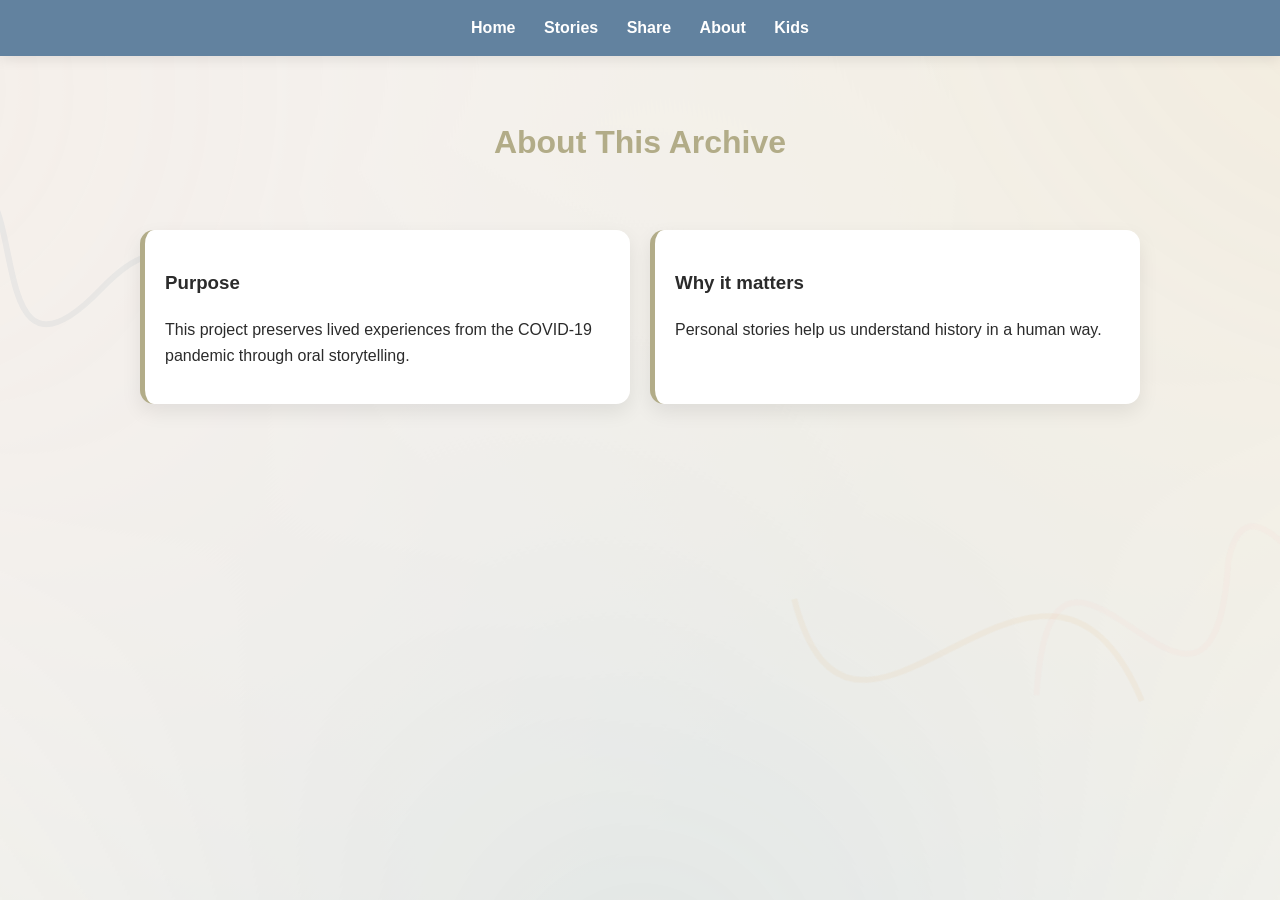
==== about.html @ 1dccbf72 "Update about.html" ====
<!DOCTYPE html>
<html>
<head>
  <title>About</title>
  <link rel="stylesheet" href="styles.css">
</head>
<body>
  <svg class="squiggle one" viewBox="0 0 200 200">
  <path d="M10,100 C40,10 60,190 100,100 C140,10 160,190 190,100"
        stroke="#62829F"
        stroke-width="3"
        fill="none"/>
</svg>

<svg class="squiggle two" viewBox="0 0 200 200">
  <path d="M10,120 C50,0 80,200 120,80 C150,20 170,180 190,90"
        stroke="#F4C2C2"
        stroke-width="3"
        fill="none"/>
</svg>

<svg class="squiggle three" viewBox="0 0 200 200">
  <path d="M10,90 C60,200 120,0 190,110"
        stroke="#E1A95F"
        stroke-width="3"
        fill="none"/>
</svg>
  
  <div class="shape one"></div>
  <div class="shape two"></div>
  <div class="shape three"></div>

<nav>
  <a href="index.html">Home</a>
  <a href="stories.html">Stories</a>
  <a href="share.html">Share</a>
  <a href="about.html">About</a>
  <a href="kids.html">Kids</a>
</nav>

<header>
  <h1>About This Archive</h1>
</header>

<div class="grid">
  <div class="card">
    <h3>Purpose</h3>
    <p>This project preserves lived experiences from the COVID-19 pandemic through oral storytelling.</p>
  </div>

  <div class="card">
    <h3>Why it matters</h3>
    <p>Personal stories help us understand history in a human way.</p>
  </div>
</div>

</body>
</html>
---- styles.css ----
:root {
  --sage: #B2AC88;
  --blue: #62829F;
  --rose: #F4C2C2;
  --ochre: #E1A95F;
  --white: #F5F5F0;
  --text: #2b2b2b;
}

body {
  margin: 0;
  font-family: Arial, sans-serif;
  background: var(--white);
  color: var(--text);
  line-height: 1.6;
}

/* NAV */
nav {
  background: var(--blue);
  padding: 15px;
  text-align: center;
  box-shadow: 0 4px 12px rgba(0,0,0,0.08);
}

nav a {
  color: white;
  margin: 0 12px;
  text-decoration: none;
  font-weight: bold;
}

nav a:hover {
  color: var(--rose);
}

/* HEADER */
header {
  text-align: center;
  padding: 40px 20px 10px;
}

h1 {
  color: var(--sage);
}

/* LINKS */
a {
  color: var(--blue);
}

/* GRID */
.grid {
  display: grid;
  grid-template-columns: repeat(auto-fit, minmax(280px, 1fr));
  gap: 20px;
  max-width: 1000px;
  margin: 30px auto;
  padding: 0 20px;
}

/* CARDS */
.card {
  background: white;
  border-radius: 14px;
  padding: 20px;
  box-shadow: 0 8px 20px rgba(0,0,0,0.08);
  border-left: 5px solid var(--sage);
  transition: transform 0.25s ease, box-shadow 0.25s ease;
}

.card:hover {
  transform: translateY(-8px);
  box-shadow: 0 12px 25px rgba(0,0,0,0.12);
}

/* TAGS */
.tag {
  display: inline-block;
  margin-top: 10px;
  padding: 5px 10px;
  background: var(--ochre);
  color: white;
  border-radius: 6px;
  font-size: 12px;
}

/* BUTTON STYLE (for Google Form etc.) */
.button {
  display: inline-block;
  padding: 12px 18px;
  background: var(--sage);
  color: white;
  text-decoration: none;
  border-radius: 8px;
  font-weight: bold;
}

.button:hover {
  background: var(--blue);
}

/* FADE IN */
body {
  animation: fadeIn 0.8s ease-in;
}

@keyframes fadeIn {
  from { opacity: 0; transform: translateY(10px); }
  to { opacity: 1; transform: translateY(0); }
}

/* SOFT BACKGROUND DEPTH */
body::before {
  content: "";
  position: fixed;
  top: -50%;
  left: -50%;
  width: 200%;
  height: 200%;
  background:
    radial-gradient(circle at 20% 30%, var(--rose), transparent 45%),
    radial-gradient(circle at 80% 20%, var(--ochre), transparent 45%),
    radial-gradient(circle at 50% 80%, var(--blue), transparent 45%);
  opacity: 0.12;
  animation: floatBg 18s ease-in-out infinite;
  z-index: -1;
}

@keyframes floatBg {
  0% { transform: translate(0,0); }
  50% { transform: translate(20px, -20px); }
  100% { transform: translate(0,0); }
}

body {
  position: relative;
  overflow-x: hidden;
}

/* soft squiggle layer */
.squiggle {
  position: fixed;
  width: 400px;
  height: 400px;
  opacity: 0.08;
  z-index: -1;
  animation: floatSquiggle 20s ease-in-out infinite;
}

/* individual squiggles */
.squiggle.one {
  top: 10%;
  left: -100px;
  transform: rotate(20deg);
}

.squiggle.two {
  bottom: 10%;
  right: -120px;
  transform: rotate(-15deg);
  animation-duration: 25s;
}

.squiggle.three {
  top: 50%;
  left: 60%;
  transform: rotate(10deg);
  animation-duration: 30s;
}

@keyframes floatSquiggle {
  0% { transform: translateY(0px) rotate(0deg); }
  50% { transform: translateY(-20px) rotate(5deg); }
  100% { transform: translateY(0px) rotate(0deg); }
}
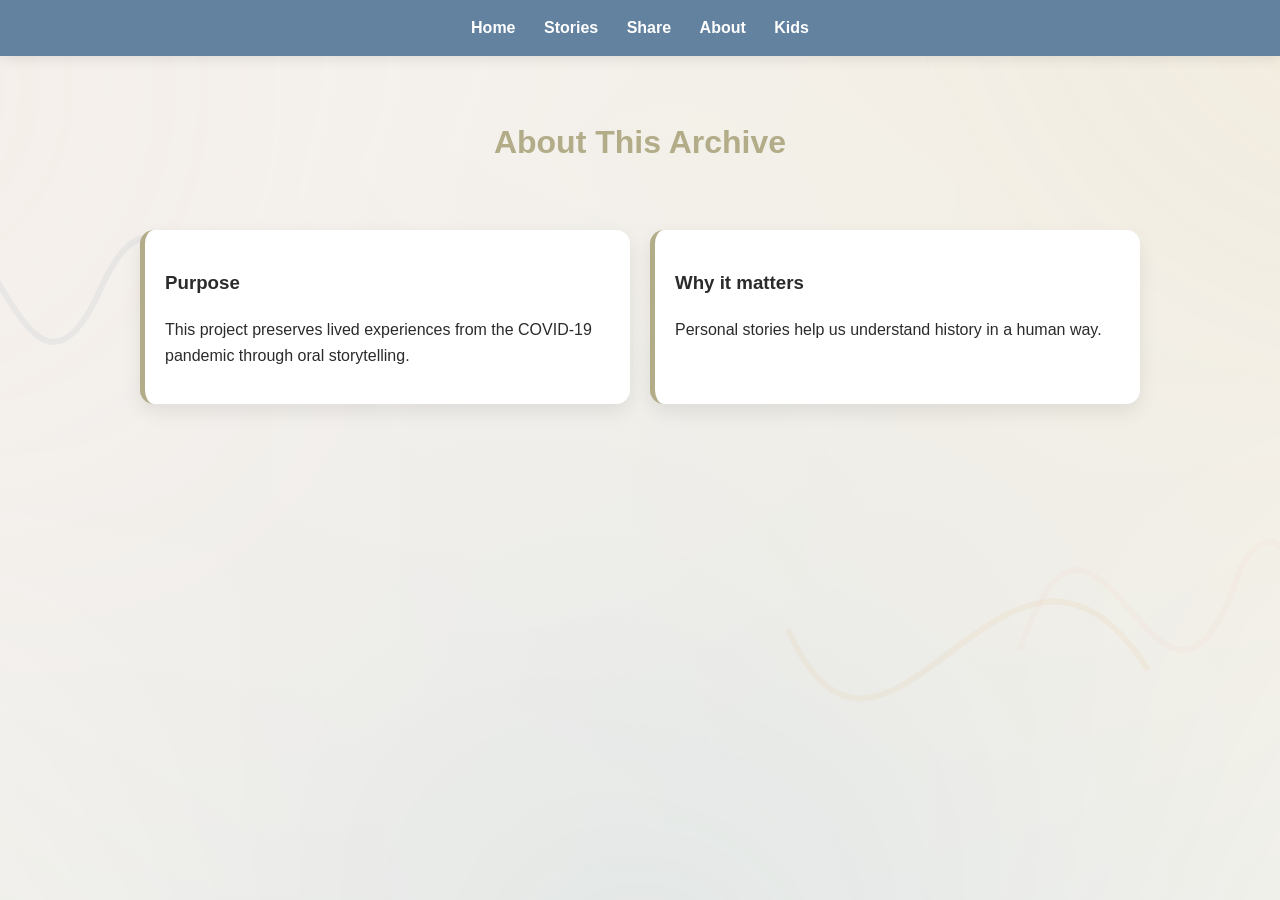
==== commit 1275dd87: "Update about.html" ====
--- a/about.html
+++ b/about.html
@@ -4,8 +4,11 @@
   <title>About</title>
   <link rel="stylesheet" href="styles.css">
 </head>
+
 <body>
-  <svg class="squiggle one" viewBox="0 0 200 200">
+
+<!-- SVG SQUIGGLES -->
+<svg class="squiggle one" viewBox="0 0 200 200">
   <path d="M10,100 C40,10 60,190 100,100 C140,10 160,190 190,100"
         stroke="#62829F"
         stroke-width="3"
@@ -25,11 +28,8 @@
         stroke-width="3"
         fill="none"/>
 </svg>
-  
-  <div class="shape one"></div>
-  <div class="shape two"></div>
-  <div class="shape three"></div>
 
+<!-- NAV -->
 <nav>
   <a href="index.html">Home</a>
   <a href="stories.html">Stories</a>
@@ -38,10 +38,12 @@
   <a href="kids.html">Kids</a>
 </nav>
 
+<!-- HEADER -->
 <header>
   <h1>About This Archive</h1>
 </header>
 
+<!-- CONTENT -->
 <div class="grid">
   <div class="card">
     <h3>Purpose</h3>
@@ -54,5 +56,25 @@
   </div>
 </div>
 
+<!-- PAGE TRANSITION SCRIPT (FIXED LOCATION) -->
+<script>
+document.addEventListener("DOMContentLoaded", () => {
+  document.body.classList.remove("fade-out");
+
+  document.querySelectorAll("a").forEach(link => {
+    if (link.href && link.href.startsWith(window.location.origin)) {
+      link.addEventListener("click", function (e) {
+        e.preventDefault();
+        document.body.classList.add("fade-out");
+
+        setTimeout(() => {
+          window.location = this.href;
+        }, 300);
+      });
+    }
+  });
+});
+</script>
+
 </body>
 </html>
--- a/styles.css
+++ b/styles.css
@@ -7,15 +7,34 @@
   --text: #2b2b2b;
 }
 
+/* =========================
+   BASE
+========================= */
+
 body {
   margin: 0;
   font-family: Arial, sans-serif;
   background: var(--white);
   color: var(--text);
   line-height: 1.6;
-}
-
-/* NAV */
+
+  position: relative;
+  overflow-x: hidden;
+
+  animation: fadeIn 0.8s ease-in;
+  opacity: 1;
+  transition: opacity 0.35s ease;
+}
+
+@keyframes fadeIn {
+  from { opacity: 0; transform: translateY(10px); }
+  to { opacity: 1; transform: translateY(0); }
+}
+
+/* =========================
+   NAVIGATION
+========================= */
+
 nav {
   background: var(--blue);
   padding: 15px;
@@ -34,7 +53,10 @@
   color: var(--rose);
 }
 
-/* HEADER */
+/* =========================
+   HEADER
+========================= */
+
 header {
   text-align: center;
   padding: 40px 20px 10px;
@@ -44,12 +66,18 @@
   color: var(--sage);
 }
 
-/* LINKS */
+/* =========================
+   LINKS
+========================= */
+
 a {
   color: var(--blue);
 }
 
-/* GRID */
+/* =========================
+   GRID + CARDS (STORIES)
+========================= */
+
 .grid {
   display: grid;
   grid-template-columns: repeat(auto-fit, minmax(280px, 1fr));
@@ -59,7 +87,6 @@
   padding: 0 20px;
 }
 
-/* CARDS */
 .card {
   background: white;
   border-radius: 14px;
@@ -74,7 +101,10 @@
   box-shadow: 0 12px 25px rgba(0,0,0,0.12);
 }
 
-/* TAGS */
+/* =========================
+   TAGS
+========================= */
+
 .tag {
   display: inline-block;
   margin-top: 10px;
@@ -85,7 +115,10 @@
   font-size: 12px;
 }
 
-/* BUTTON STYLE (for Google Form etc.) */
+/* =========================
+   BUTTONS
+========================= */
+
 .button {
   display: inline-block;
   padding: 12px 18px;
@@ -100,17 +133,10 @@
   background: var(--blue);
 }
 
-/* FADE IN */
-body {
-  animation: fadeIn 0.8s ease-in;
-}
-
-@keyframes fadeIn {
-  from { opacity: 0; transform: translateY(10px); }
-  to { opacity: 1; transform: translateY(0); }
-}
-
-/* SOFT BACKGROUND DEPTH */
+/* =========================
+   BACKGROUND (SOFT GRADIENT)
+========================= */
+
 body::before {
   content: "";
   position: fixed;
@@ -133,12 +159,10 @@
   100% { transform: translate(0,0); }
 }
 
-body {
-  position: relative;
-  overflow-x: hidden;
-}
-
-/* soft squiggle layer */
+/* =========================
+   SQUIGGLES
+========================= */
+
 .squiggle {
   position: fixed;
   width: 400px;
@@ -148,29 +172,107 @@
   animation: floatSquiggle 20s ease-in-out infinite;
 }
 
-/* individual squiggles */
 .squiggle.one {
   top: 10%;
   left: -100px;
-  transform: rotate(20deg);
 }
 
 .squiggle.two {
   bottom: 10%;
   right: -120px;
-  transform: rotate(-15deg);
   animation-duration: 25s;
 }
 
 .squiggle.three {
   top: 50%;
   left: 60%;
-  transform: rotate(10deg);
   animation-duration: 30s;
 }
 
 @keyframes floatSquiggle {
-  0% { transform: translateY(0px) rotate(0deg); }
-  50% { transform: translateY(-20px) rotate(5deg); }
-  100% { transform: translateY(0px) rotate(0deg); }
-}
+  0% { transform: translateY(0px); }
+  50% { transform: translateY(-20px); }
+  100% { transform: translateY(0px); }
+}
+
+/* =========================
+   PAGE FADE TRANSITION
+========================= */
+
+body.fade-out {
+  opacity: 0;
+}
+
+/* =========================
+   STATS SECTION
+========================= */
+
+.stats {
+  display: grid;
+  grid-template-columns: repeat(auto-fit, minmax(250px, 1fr));
+  gap: 20px;
+  max-width: 1000px;
+  margin: 50px auto;
+  padding: 0 20px;
+}
+
+.stat-card {
+  background: rgba(255, 255, 255, 0.9);
+  border-left: 6px solid var(--rose);
+  padding: 25px;
+  border-radius: 14px;
+  box-shadow: 0 10px 25px rgba(0,0,0,0.1);
+  transition: transform 0.3s ease;
+  opacity: 0;
+  animation: popIn 0.8s ease forwards;
+}
+
+.stat-card:hover {
+  transform: translateY(-8px) scale(1.02);
+}
+
+.stat-card h2 {
+  font-size: 32px;
+  margin: 0;
+  color: var(--blue);
+}
+
+.stat-card p {
+  margin-top: 8px;
+  font-size: 16px;
+  color: var(--text);
+}
+
+.stat-card:nth-child(1) { animation-delay: 0.1s; }
+.stat-card:nth-child(2) { animation-delay: 0.3s; }
+.stat-card:nth-child(3) { animation-delay: 0.5s; }
+
+@keyframes popIn {
+  from { opacity: 0; transform: translateY(20px); }
+  to { opacity: 1; transform: translateY(0); }
+}
+
+/* =========================
+   MEMORY WALL
+========================= */
+
+.memory-wall {
+  display: grid;
+  gap: 15px;
+  max-width: 800px;
+  margin: 60px auto;
+  padding: 0 20px;
+}
+
+.memory {
+  background: rgba(255,255,255,0.85);
+  border-left: 5px solid var(--blue);
+  padding: 20px;
+  border-radius: 12px;
+  font-style: italic;
+  transition: transform 0.3s ease;
+}
+
+.memory:hover {
+  transform: translateY(-5px);
+}
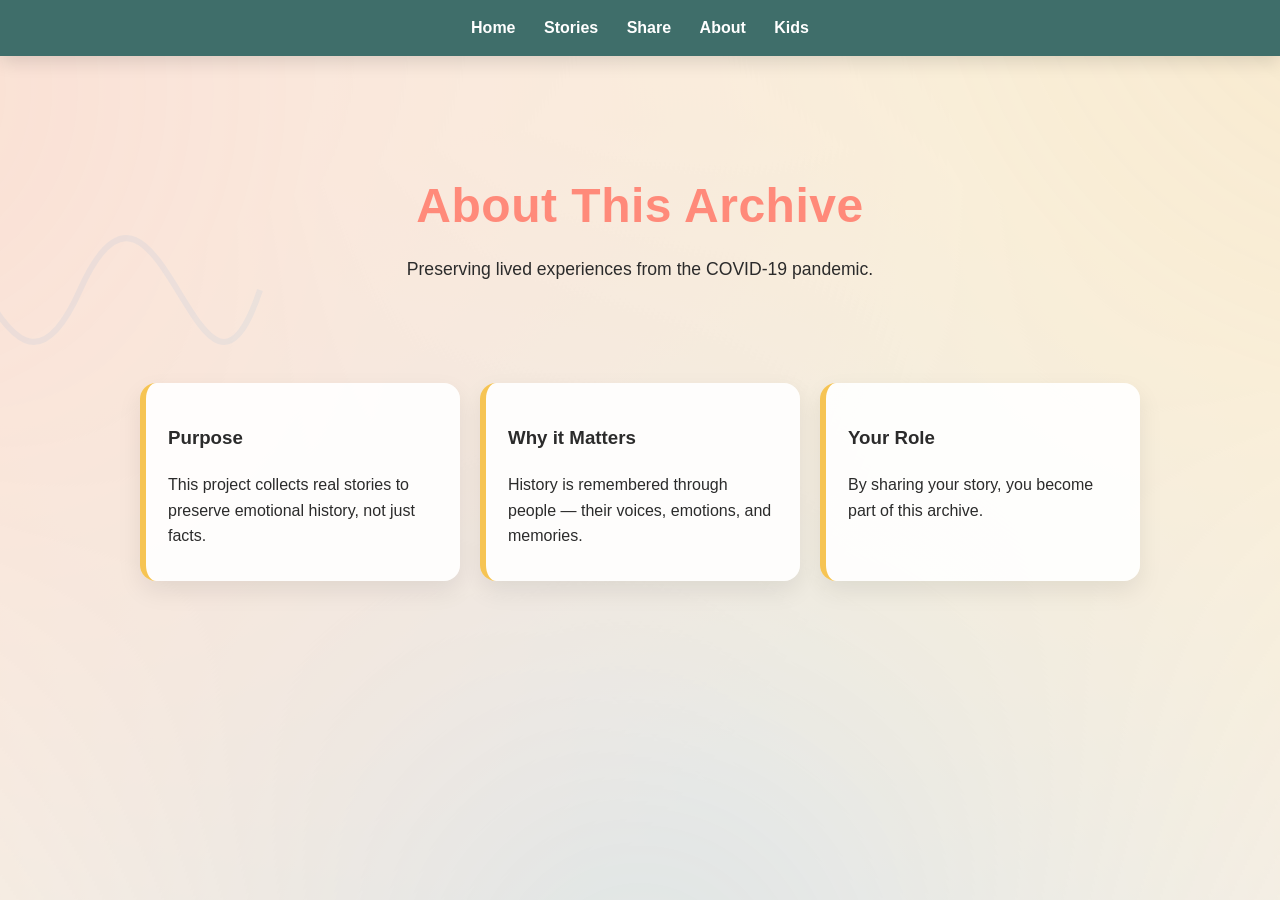
==== commit 80724d74: "Update about.html" ====
--- a/about.html
+++ b/about.html
@@ -1,35 +1,19 @@
 <!DOCTYPE html>
-<html>
+<html lang="en">
 <head>
+  <meta charset="UTF-8" />
   <title>About</title>
-  <link rel="stylesheet" href="styles.css">
+  <link rel="stylesheet" href="styles.css" />
 </head>
 
-<body>
+<body class="fade-out">
 
-<!-- SVG SQUIGGLES -->
+<!-- SQUIGGLES -->
 <svg class="squiggle one" viewBox="0 0 200 200">
   <path d="M10,100 C40,10 60,190 100,100 C140,10 160,190 190,100"
-        stroke="#62829F"
-        stroke-width="3"
-        fill="none"/>
+        stroke="#6FA8DC" stroke-width="3" fill="none"/>
 </svg>
 
-<svg class="squiggle two" viewBox="0 0 200 200">
-  <path d="M10,120 C50,0 80,200 120,80 C150,20 170,180 190,90"
-        stroke="#F4C2C2"
-        stroke-width="3"
-        fill="none"/>
-</svg>
-
-<svg class="squiggle three" viewBox="0 0 200 200">
-  <path d="M10,90 C60,200 120,0 190,110"
-        stroke="#E1A95F"
-        stroke-width="3"
-        fill="none"/>
-</svg>
-
-<!-- NAV -->
 <nav>
   <a href="index.html">Home</a>
   <a href="stories.html">Stories</a>
@@ -38,41 +22,31 @@
   <a href="kids.html">Kids</a>
 </nav>
 
-<!-- HEADER -->
-<header>
+<header class="hero">
   <h1>About This Archive</h1>
+  <p>Preserving lived experiences from the COVID-19 pandemic.</p>
 </header>
 
-<!-- CONTENT -->
-<div class="grid">
+<section class="grid">
   <div class="card">
     <h3>Purpose</h3>
-    <p>This project preserves lived experiences from the COVID-19 pandemic through oral storytelling.</p>
+    <p>This project collects real stories to preserve emotional history, not just facts.</p>
   </div>
 
   <div class="card">
-    <h3>Why it matters</h3>
-    <p>Personal stories help us understand history in a human way.</p>
+    <h3>Why it Matters</h3>
+    <p>History is remembered through people — their voices, emotions, and memories.</p>
   </div>
-</div>
 
-<!-- PAGE TRANSITION SCRIPT (FIXED LOCATION) -->
+  <div class="card">
+    <h3>Your Role</h3>
+    <p>By sharing your story, you become part of this archive.</p>
+  </div>
+</section>
+
 <script>
 document.addEventListener("DOMContentLoaded", () => {
   document.body.classList.remove("fade-out");
-
-  document.querySelectorAll("a").forEach(link => {
-    if (link.href && link.href.startsWith(window.location.origin)) {
-      link.addEventListener("click", function (e) {
-        e.preventDefault();
-        document.body.classList.add("fade-out");
-
-        setTimeout(() => {
-          window.location = this.href;
-        }, 300);
-      });
-    }
-  });
 });
 </script>
 
--- a/styles.css
+++ b/styles.css
@@ -1,9 +1,9 @@
 :root {
-  --sage: #B2AC88;
-  --blue: #62829F;
-  --rose: #F4C2C2;
-  --ochre: #E1A95F;
-  --white: #F5F5F0;
+  --teal: #3F6E6A;
+  --coral: #FF8A7A;
+  --gold: #F6C453;
+  --cream: #FAF3E8;
+  --sky: #6FA8DC;
   --text: #2b2b2b;
 }
 
@@ -14,7 +14,7 @@
 body {
   margin: 0;
   font-family: Arial, sans-serif;
-  background: var(--white);
+  background: var(--cream);
   color: var(--text);
   line-height: 1.6;
 
@@ -22,7 +22,6 @@
   overflow-x: hidden;
 
   animation: fadeIn 0.8s ease-in;
-  opacity: 1;
   transition: opacity 0.35s ease;
 }
 
@@ -36,10 +35,10 @@
 ========================= */
 
 nav {
-  background: var(--blue);
+  background: var(--teal);
   padding: 15px;
   text-align: center;
-  box-shadow: 0 4px 12px rgba(0,0,0,0.08);
+  box-shadow: 0 6px 18px rgba(0,0,0,0.12);
 }
 
 nav a {
@@ -47,10 +46,12 @@
   margin: 0 12px;
   text-decoration: none;
   font-weight: bold;
+  transition: 0.2s ease;
 }
 
 nav a:hover {
-  color: var(--rose);
+  color: var(--gold);
+  transform: translateY(-2px);
 }
 
 /* =========================
@@ -59,11 +60,18 @@
 
 header {
   text-align: center;
-  padding: 40px 20px 10px;
+  padding: 50px 20px 20px;
 }
 
 h1 {
-  color: var(--sage);
+  color: var(--coral);
+  font-size: 2.5rem;
+  letter-spacing: 0.5px;
+}
+
+p {
+  max-width: 800px;
+  margin: 10px auto;
 }
 
 /* =========================
@@ -71,11 +79,11 @@
 ========================= */
 
 a {
-  color: var(--blue);
-}
-
-/* =========================
-   GRID + CARDS (STORIES)
+  color: var(--teal);
+}
+
+/* =========================
+   GRID + CARDS
 ========================= */
 
 .grid {
@@ -83,22 +91,22 @@
   grid-template-columns: repeat(auto-fit, minmax(280px, 1fr));
   gap: 20px;
   max-width: 1000px;
-  margin: 30px auto;
+  margin: 40px auto;
   padding: 0 20px;
 }
 
 .card {
-  background: white;
-  border-radius: 14px;
-  padding: 20px;
-  box-shadow: 0 8px 20px rgba(0,0,0,0.08);
-  border-left: 5px solid var(--sage);
+  background: rgba(255, 255, 255, 0.9);
+  border-radius: 16px;
+  padding: 22px;
+  box-shadow: 0 10px 25px rgba(0,0,0,0.08);
+  border-left: 6px solid var(--gold);
   transition: transform 0.25s ease, box-shadow 0.25s ease;
 }
 
 .card:hover {
-  transform: translateY(-8px);
-  box-shadow: 0 12px 25px rgba(0,0,0,0.12);
+  transform: translateY(-10px);
+  box-shadow: 0 15px 35px rgba(0,0,0,0.12);
 }
 
 /* =========================
@@ -109,9 +117,9 @@
   display: inline-block;
   margin-top: 10px;
   padding: 5px 10px;
-  background: var(--ochre);
+  background: var(--sky);
   color: white;
-  border-radius: 6px;
+  border-radius: 8px;
   font-size: 12px;
 }
 
@@ -122,19 +130,21 @@
 .button {
   display: inline-block;
   padding: 12px 18px;
-  background: var(--sage);
+  background: var(--coral);
   color: white;
   text-decoration: none;
-  border-radius: 8px;
+  border-radius: 10px;
   font-weight: bold;
+  transition: 0.2s ease;
 }
 
 .button:hover {
-  background: var(--blue);
-}
-
-/* =========================
-   BACKGROUND (SOFT GRADIENT)
+  background: var(--gold);
+  color: var(--text);
+}
+
+/* =========================
+   BACKGROUND GLOW
 ========================= */
 
 body::before {
@@ -145,17 +155,17 @@
   width: 200%;
   height: 200%;
   background:
-    radial-gradient(circle at 20% 30%, var(--rose), transparent 45%),
-    radial-gradient(circle at 80% 20%, var(--ochre), transparent 45%),
-    radial-gradient(circle at 50% 80%, var(--blue), transparent 45%);
-  opacity: 0.12;
+    radial-gradient(circle at 20% 30%, var(--coral), transparent 45%),
+    radial-gradient(circle at 80% 20%, var(--gold), transparent 45%),
+    radial-gradient(circle at 50% 80%, var(--sky), transparent 45%);
+  opacity: 0.18;
   animation: floatBg 18s ease-in-out infinite;
   z-index: -1;
 }
 
 @keyframes floatBg {
   0% { transform: translate(0,0); }
-  50% { transform: translate(20px, -20px); }
+  50% { transform: translate(25px, -25px); }
   100% { transform: translate(0,0); }
 }
 
@@ -167,44 +177,36 @@
   position: fixed;
   width: 400px;
   height: 400px;
-  opacity: 0.08;
+  opacity: 0.10;
   z-index: -1;
-  animation: floatSquiggle 20s ease-in-out infinite;
+  animation: floatSquiggle 22s ease-in-out infinite;
 }
 
 .squiggle.one {
   top: 10%;
-  left: -100px;
+  left: -120px;
 }
 
 .squiggle.two {
   bottom: 10%;
-  right: -120px;
-  animation-duration: 25s;
+  right: -140px;
+  animation-duration: 28s;
 }
 
 .squiggle.three {
   top: 50%;
   left: 60%;
-  animation-duration: 30s;
+  animation-duration: 32s;
 }
 
 @keyframes floatSquiggle {
   0% { transform: translateY(0px); }
-  50% { transform: translateY(-20px); }
+  50% { transform: translateY(-25px); }
   100% { transform: translateY(0px); }
 }
 
 /* =========================
-   PAGE FADE TRANSITION
-========================= */
-
-body.fade-out {
-  opacity: 0;
-}
-
-/* =========================
-   STATS SECTION
+   STATS
 ========================= */
 
 .stats {
@@ -217,11 +219,11 @@
 }
 
 .stat-card {
-  background: rgba(255, 255, 255, 0.9);
-  border-left: 6px solid var(--rose);
+  background: white;
+  border-radius: 16px;
   padding: 25px;
-  border-radius: 14px;
-  box-shadow: 0 10px 25px rgba(0,0,0,0.1);
+  border-left: 6px solid var(--coral);
+  box-shadow: 0 10px 25px rgba(0,0,0,0.08);
   transition: transform 0.3s ease;
   opacity: 0;
   animation: popIn 0.8s ease forwards;
@@ -232,15 +234,13 @@
 }
 
 .stat-card h2 {
-  font-size: 32px;
+  font-size: 34px;
   margin: 0;
-  color: var(--blue);
+  color: var(--teal);
 }
 
 .stat-card p {
   margin-top: 8px;
-  font-size: 16px;
-  color: var(--text);
 }
 
 .stat-card:nth-child(1) { animation-delay: 0.1s; }
@@ -265,10 +265,10 @@
 }
 
 .memory {
-  background: rgba(255,255,255,0.85);
-  border-left: 5px solid var(--blue);
+  background: rgba(255,255,255,0.9);
+  border-left: 5px solid var(--sky);
   padding: 20px;
-  border-radius: 12px;
+  border-radius: 14px;
   font-style: italic;
   transition: transform 0.3s ease;
 }
@@ -276,3 +276,107 @@
 .memory:hover {
   transform: translateY(-5px);
 }
+
+.hero {
+  text-align: center;
+  padding: 80px 20px 40px;
+}
+
+.hero h1 {
+  font-size: 3rem;
+  color: var(--coral);
+  margin-bottom: 10px;
+}
+
+.hero p {
+  max-width: 700px;
+  margin: 0 auto 20px;
+  font-size: 1.1rem;
+}
+
+.audio-feature {
+  text-align: center;
+  margin: 60px auto;
+}
+
+.audio-feature h2 {
+  color: var(--teal);
+}
+
+section {
+  opacity: 0;
+  transform: translateY(20px);
+  animation: fadeUp 0.8s ease forwards;
+}
+
+section:nth-of-type(1) { animation-delay: 0.1s; }
+section:nth-of-type(2) { animation-delay: 0.2s; }
+section:nth-of-type(3) { animation-delay: 0.3s; }
+section:nth-of-type(4) { animation-delay: 0.4s; }
+
+@keyframes fadeUp {
+  to {
+    opacity: 1;
+    transform: translateY(0);
+  }
+}
+
+/* =========================
+   CINEMATIC SPOTLIGHT
+========================= */
+
+.spotlight.cinematic {
+  height: 70vh;
+  display: flex;
+  align-items: center;
+  justify-content: center;
+
+  /* dramatic gradient background */
+  background: linear-gradient(
+    135deg,
+    #3F6E6A,
+    #6FA8DC,
+    #FF8A7A
+  );
+
+  color: white;
+  text-align: center;
+  position: relative;
+  overflow: hidden;
+}
+
+/* dark overlay for readability */
+.spotlight-overlay {
+  background: rgba(0,0,0,0.35);
+  padding: 40px;
+  border-radius: 16px;
+  backdrop-filter: blur(6px);
+  max-width: 700px;
+}
+
+/* big dramatic title */
+.spotlight-overlay h1 {
+  font-size: 2.5rem;
+  margin: 10px 0;
+}
+
+/* subtle floating light effect */
+.spotlight.cinematic::before {
+  content: "";
+  position: absolute;
+  width: 200%;
+  height: 200%;
+  top: -50%;
+  left: -50%;
+
+  background: radial-gradient(circle at 30% 30%, rgba(255,255,255,0.2), transparent 40%),
+              radial-gradient(circle at 70% 60%, rgba(255,255,255,0.15), transparent 40%);
+
+  animation: cinematicGlow 20s ease-in-out infinite;
+}
+
+@keyframes cinematicGlow {
+  0% { transform: translate(0,0); }
+  50% { transform: translate(40px, -40px); }
+  100% { transform: translate(0,0); }
+}
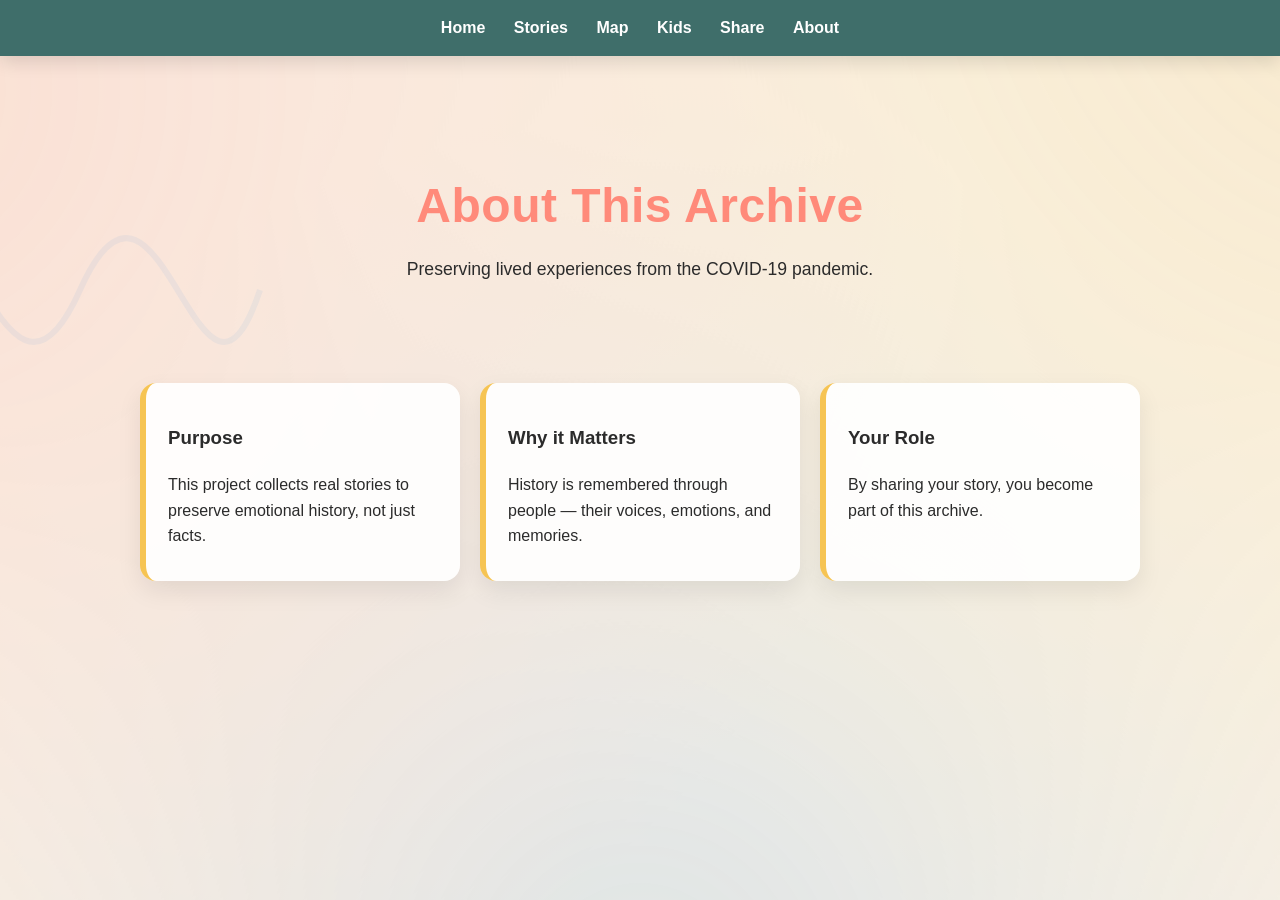
==== commit f6818da3: "Update about.html" ====
--- a/about.html
+++ b/about.html
@@ -17,9 +17,10 @@
 <nav>
   <a href="index.html">Home</a>
   <a href="stories.html">Stories</a>
+  <a href="stories-map.html">Map</a>
+  <a href="kids.html">Kids</a>
   <a href="share.html">Share</a>
   <a href="about.html">About</a>
-  <a href="kids.html">Kids</a>
 </nav>
 
 <header class="hero">
--- a/styles.css
+++ b/styles.css
@@ -380,3 +380,182 @@
   50% { transform: translate(40px, -40px); }
   100% { transform: translate(0,0); }
 }
+
+/* SEARCH BAR */
+.search-bar {
+  text-align: center;
+  margin: 20px;
+}
+
+.search-bar input {
+  padding: 10px;
+  width: 60%;
+  max-width: 400px;
+  border-radius: 8px;
+  border: none;
+  box-shadow: 0 4px 10px rgba(0,0,0,0.1);
+}
+
+/* FILTER BUTTONS */
+.filters {
+  text-align: center;
+  margin-bottom: 20px;
+}
+
+.filters button {
+  margin: 5px;
+  padding: 10px 15px;
+  border: none;
+  border-radius: 20px;
+  background: var(--teal);
+  color: white;
+  cursor: pointer;
+}
+
+.filters button:hover {
+  background: var(--coral);
+}
+
+/* =========================
+   STORY PAGE LAYOUT
+========================= */
+
+.story-hero img {
+  width: 100%;
+  height: 60vh;
+  object-fit: cover;
+  display: block;
+}
+
+/* MAIN CONTENT */
+.story-content {
+  max-width: 850px;
+  margin: auto;
+  padding: 40px 20px;
+}
+
+/* AUDIO SECTION */
+.audio-featured {
+  text-align: center;
+  margin: 30px 0;
+  padding: 20px;
+  background: rgba(255,255,255,0.7);
+  border-radius: 12px;
+  box-shadow: 0 6px 20px rgba(0,0,0,0.08);
+}
+
+.audio-featured audio {
+  width: 100%;
+  margin-top: 10px;
+}
+
+/* BIO BOX */
+.bio {
+  margin-top: 20px;
+  padding: 15px;
+  border-left: 5px solid var(--ochre);
+  background: rgba(255,255,255,0.8);
+  border-radius: 10px;
+}
+
+/* INTRO */
+.intro {
+  margin-top: 20px;
+}
+
+/* TRANSCRIPT */
+.transcript {
+  margin-top: 30px;
+  line-height: 1.7;
+  background: rgba(255,255,255,0.6);
+  padding: 20px;
+  border-radius: 12px;
+}
+
+.waveform.active span {
+  animation-play-state: running;
+}
+
+.transcript p {
+  opacity: 0.6;
+  transition: 0.3s;
+}
+
+.transcript p.active-line {
+  opacity: 1;
+  color: var(--blue);
+  transform: scale(1.02);
+}
+
+body {
+  transition: opacity 0.4s ease;
+}
+
+body.fade-out {
+  opacity: 0;
+}
+
+/* =========================
+   STORY PAGE
+========================= */
+
+.story-hero img {
+  width: 100%;
+  height: 55vh;
+  object-fit: cover;
+}
+
+.story-content {
+  max-width: 850px;
+  margin: auto;
+  padding: 40px 20px;
+}
+
+/* AUDIO */
+.audio-featured {
+  text-align: center;
+  padding: 20px;
+  background: rgba(255,255,255,0.7);
+  border-radius: 12px;
+  margin-bottom: 25px;
+}
+
+/* WAVEFORM */
+.waveform {
+  height: 40px;
+  margin-top: 10px;
+  background: linear-gradient(90deg, #62829F, #F4C2C2, #E1A95F);
+  opacity: 0.5;
+  animation: pulse 1.5s infinite;
+  border-radius: 6px;
+}
+
+.waveform.active {
+  animation: pulse 0.6s infinite;
+}
+
+@keyframes pulse {
+  0% { transform: scaleX(1); opacity: 0.4; }
+  50% { transform: scaleX(1.02); opacity: 0.8; }
+  100% { transform: scaleX(1); opacity: 0.4; }
+}
+
+/* CONTENT BOXES */
+.bio, .intro, .transcript {
+  margin-top: 20px;
+  padding: 18px;
+  background: rgba(255,255,255,0.8);
+  border-radius: 10px;
+}
+
+/* FADE IN SECTIONS */
+.fade {
+  opacity: 0;
+  transform: translateY(20px);
+  transition: 0.7s ease;
+}
+
+.show {
+  opacity: 1;
+  transform: translateY(0);
+}
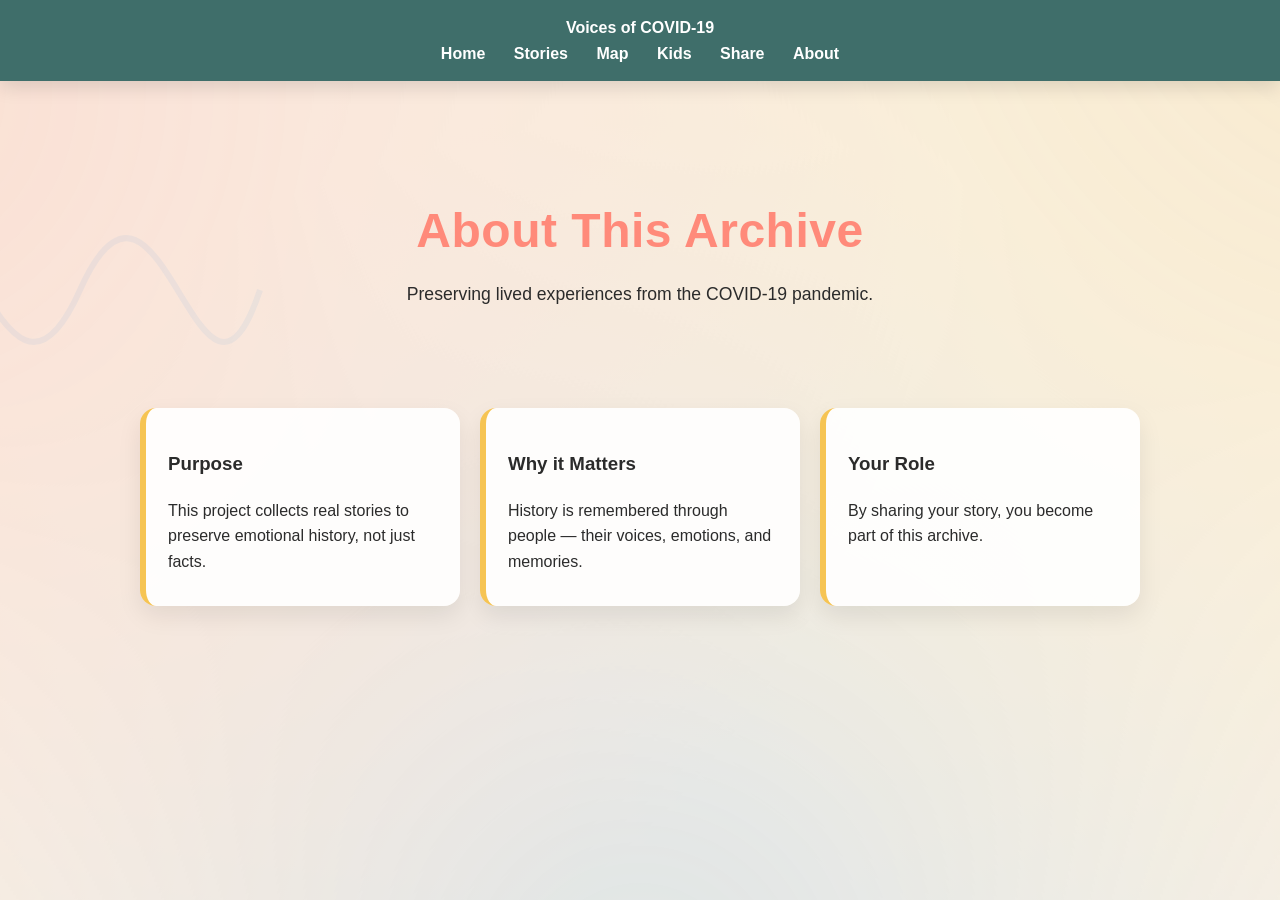
==== commit 10d41979: "Update about.html" ====
--- a/about.html
+++ b/about.html
@@ -14,13 +14,25 @@
         stroke="#6FA8DC" stroke-width="3" fill="none"/>
 </svg>
 
-<nav>
-  <a href="index.html">Home</a>
-  <a href="stories.html">Stories</a>
-  <a href="stories-map.html">Map</a>
-  <a href="kids.html">Kids</a>
-  <a href="share.html">Share</a>
-  <a href="about.html">About</a>
+<nav class="main-nav">
+  <div class="nav-container">
+
+    <!-- LOGO / TITLE -->
+    <div class="nav-logo">
+      <a href="index.html">Voices of COVID-19</a>
+    </div>
+
+    <!-- LINKS -->
+    <div class="nav-links">
+      <a href="index.html">Home</a>
+      <a href="stories.html">Stories</a>
+      <a href="stories-map.html">Map</a>
+      <a href="kids.html">Kids</a>
+      <a href="share.html">Share</a>
+      <a href="about.html">About</a>
+    </div>
+
+  </div>
 </nav>
 
 <header class="hero">
--- a/styles.css
+++ b/styles.css
@@ -559,3 +559,111 @@
   opacity: 1;
   transform: translateY(0);
 }
+
+/* =========================
+   STORY MAP (VISUAL WALL)
+========================= */
+
+.map-grid {
+  display: grid;
+  grid-template-columns: repeat(auto-fit, minmax(240px, 1fr));
+  gap: 20px;
+  max-width: 1000px;
+  margin: 40px auto;
+  padding: 0 20px;
+}
+
+.map-card {
+  background: rgba(255,255,255,0.9);
+  padding: 25px;
+  border-radius: 14px;
+  text-decoration: none;
+  color: inherit;
+  box-shadow: 0 10px 25px rgba(0,0,0,0.1);
+  transition: transform 0.3s ease, box-shadow 0.3s ease;
+  border-left: 6px solid var(--blue);
+}
+
+.map-card:hover {
+  transform: translateY(-10px) scale(1.02);
+  box-shadow: 0 15px 35px rgba(0,0,0,0.15);
+}
+
+/* =========================
+   PAGE TRANSITION FIX (smooth, no flash)
+========================= */
+
+body {
+  opacity: 1;
+  transition: opacity 0.35s ease;
+}
+
+body.fade-out {
+  opacity: 0;
+}
+
+/* =========================
+   KIDS MODE (BRIGHT + FRIENDLY)
+========================= */
+
+body.kids {
+  background: #fffdf7;
+}
+
+.kids-hero {
+  text-align: center;
+  padding: 40px 20px;
+}
+
+.kids-grid {
+  display: grid;
+  grid-template-columns: repeat(auto-fit, minmax(240px, 1fr));
+  gap: 20px;
+  max-width: 900px;
+  margin: 30px auto;
+  padding: 0 20px;
+}
+
+.kids-card {
+  background: #ffffff;
+  border-radius: 16px;
+  padding: 20px;
+  box-shadow: 0 8px 20px rgba(0,0,0,0.08);
+  border-left: 6px solid var(--rose);
+  transition: transform 0.2s ease;
+}
+
+.kids-card:hover {
+  transform: translateY(-6px);
+}
+
+#previewBox {
+  position: fixed;
+  bottom: 20px;
+  left: 20px;
+  background: rgba(0,0,0,0.75);
+  color: white;
+  padding: 12px 16px;
+  border-radius: 10px;
+  opacity: 0;
+  transition: 0.3s;
+  max-width: 300px;
+}
+
+#intro {
+  position: fixed;
+  inset: 0;
+  background: black;
+  color: white;
+  display: flex;
+  align-items: center;
+  justify-content: center;
+  font-size: 28px;
+  z-index: 9999;
+  animation: fadeOutIntro 2s ease forwards;
+}
+
+@keyframes fadeOutIntro {
+  0% { opacity: 1; }
+  100% { opacity: 0; visibility: hidden; }
+}
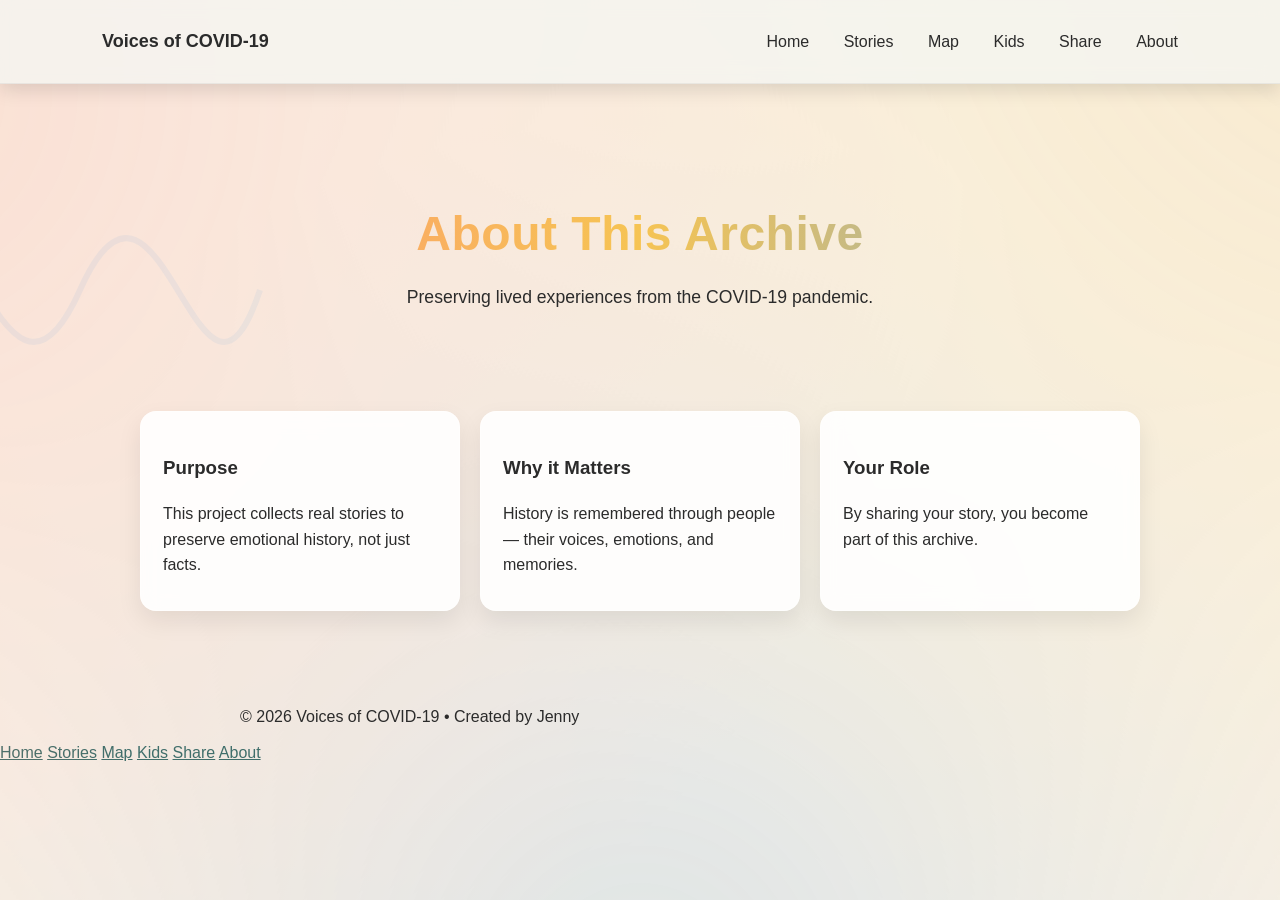
==== commit 854aa892: "Update about.html" ====
--- a/about.html
+++ b/about.html
@@ -57,6 +57,23 @@
   </div>
 </section>
 
+<footer class="site-footer">
+  <div class="footer-content">
+
+    <p>© 2026 Voices of COVID-19 • Created by Jenny</p>
+
+    <div class="footer-links">
+      <a href="index.html">Home</a>
+      <a href="stories.html">Stories</a>
+      <a href="stories-map.html">Map</a>
+      <a href="kids.html">Kids</a>
+      <a href="share.html">Share</a>
+      <a href="about.html">About</a>
+    </div>
+
+  </div>
+</footer>
+  
 <script>
 document.addEventListener("DOMContentLoaded", () => {
   document.body.classList.remove("fade-out");
--- a/styles.css
+++ b/styles.css
@@ -667,3 +667,359 @@
   0% { opacity: 1; }
   100% { opacity: 0; visibility: hidden; }
 }
+
+.main-nav {
+  position: sticky;
+  top: 0;
+  z-index: 1000;
+  background: rgba(245,245,240,0.85);
+  backdrop-filter: blur(10px);
+  border-bottom: 1px solid rgba(0,0,0,0.05);
+}
+
+.nav-container {
+  max-width: 1100px;
+  margin: auto;
+  padding: 12px 20px;
+  display: flex;
+  justify-content: space-between;
+  align-items: center;
+}
+
+.nav-logo a {
+  font-weight: bold;
+  font-size: 18px;
+  text-decoration: none;
+  color: var(--sage);
+}
+
+.nav-links a {
+  margin-left: 18px;
+  text-decoration: none;
+  color: var(--blue);
+  font-weight: 500;
+  transition: 0.2s;
+}
+
+.nav-links a:hover {
+  color: var(--rose);
+}
+
+/* =========================
+   CURSOR GLOW (SUBTLE INTERACTION)
+========================= */
+
+body::after {
+  content: "";
+  position: fixed;
+  width: 300px;
+  height: 300px;
+  background: radial-gradient(circle, rgba(255,138,122,0.25), transparent 60%);
+  pointer-events: none;
+  transform: translate(-50%, -50%);
+  z-index: 999;
+  mix-blend-mode: soft-light;
+}
+
+body:hover::after {
+  animation: none;
+}
+
+/* =========================
+   SMOOTH SCROLL (FEELS PREMIUM)
+========================= */
+
+html {
+  scroll-behavior: smooth;
+}
+
+/* =========================
+   SCROLL PROGRESS BAR
+========================= */
+
+#scroll-progress {
+  position: fixed;
+  top: 0;
+  left: 0;
+  height: 4px;
+  width: 0%;
+  background: linear-gradient(90deg, var(--coral), var(--gold));
+  z-index: 2000;
+}
+
+/* =========================
+   GLASS CARDS (DEPTH UPGRADE)
+========================= */
+
+.card,
+.stat-card,
+.map-card {
+  backdrop-filter: blur(10px);
+  border: 1px solid rgba(255,255,255,0.3);
+}
+
+/* =========================
+   HOVER GLOW EFFECT
+========================= */
+
+.card:hover,
+.map-card:hover,
+.stat-card:hover {
+  box-shadow:
+    0 15px 35px rgba(0,0,0,0.15),
+    0 0 20px rgba(255,138,122,0.2);
+}
+
+/* =========================
+   HERO TEXT GRADIENT
+========================= */
+
+.hero h1 {
+  background: linear-gradient(90deg, var(--coral), var(--gold), var(--sky));
+  -webkit-background-clip: text;
+  -webkit-text-fill-color: transparent;
+}
+
+/* =========================
+   BUTTON GLOW
+========================= */
+
+.button {
+  box-shadow: 0 0 0 rgba(0,0,0,0);
+}
+
+.button:hover {
+  box-shadow: 0 0 20px rgba(255,138,122,0.4);
+}
+
+/* =========================
+   IMAGE ZOOM HOVER (STORY HERO)
+========================= */
+
+.story-hero img {
+  transition: transform 0.6s ease;
+}
+
+.story-hero:hover img {
+  transform: scale(1.05);
+}
+
+/* =========================
+   AUDIO PLAYER GLOW WHEN PLAYING
+========================= */
+
+.audio-featured.playing {
+  box-shadow: 0 0 25px rgba(246,196,83,0.4);
+  border-left: 6px solid var(--gold);
+}
+
+/* =========================
+   TRANSCRIPT TYPEWRITER FEEL
+========================= */
+
+.transcript p {
+  border-left: 3px solid transparent;
+  padding-left: 10px;
+}
+
+.transcript p.active-line {
+  border-left: 3px solid var(--coral);
+}
+
+/* =========================
+   FADE-IN SCALE (MORE DRAMATIC)
+========================= */
+
+.fade {
+  opacity: 0;
+  transform: translateY(30px) scale(0.98);
+}
+
+.show {
+  opacity: 1;
+  transform: translateY(0) scale(1);
+}
+
+/* =========================
+   PARALLAX EFFECT (DEPTH)
+========================= */
+
+.parallax {
+  transform: translateY(0);
+  transition: transform 0.2s ease-out;
+}
+
+/* =========================
+   NAV LINK UNDERLINE ANIMATION
+========================= */
+
+.nav-links a {
+  position: relative;
+}
+
+.nav-links a::after {
+  content: "";
+  position: absolute;
+  width: 0%;
+  height: 2px;
+  left: 0;
+  bottom: -4px;
+  background: var(--coral);
+  transition: 0.3s;
+}
+
+.nav-links a:hover::after {
+  width: 100%;
+}
+
+/* =========================
+   CARD IMAGE SUPPORT (FOR STORIES GRID)
+========================= */
+
+.card img {
+  width: 100%;
+  border-radius: 10px;
+  margin-bottom: 10px;
+}
+
+/* =========================
+   LOADING PULSE (FOR AUDIO/CONTENT)
+========================= */
+
+.loading {
+  background: linear-gradient(90deg, #eee, #ddd, #eee);
+  background-size: 200% 100%;
+  animation: loadingPulse 1.5s infinite;
+}
+
+@keyframes loadingPulse {
+  0% { background-position: 200% 0; }
+  100% { background-position: -200% 0; }
+}
+
+/* =========================
+   FLOATING BUTTON (OPTIONAL CTA)
+========================= */
+
+.floating-btn {
+  position: fixed;
+  bottom: 20px;
+  right: 20px;
+  background: var(--coral);
+  color: white;
+  padding: 12px 16px;
+  border-radius: 50px;
+  box-shadow: 0 10px 25px rgba(0,0,0,0.2);
+  text-decoration: none;
+  transition: 0.3s;
+  z-index: 1000;
+}
+
+.floating-btn:hover {
+  transform: translateY(-5px);
+  background: var(--gold);
+}
+
+/* =========================
+   SECTION DIVIDERS (SUBTLE STYLE)
+========================= */
+
+section::after {
+  content: "";
+  display: block;
+  width: 60px;
+  height: 3px;
+  margin: 30px auto 0;
+  background: linear-gradient(90deg, var(--cor
+
+/* =========================
+   FOOTER
+========================= */
+
+.site-footer {
+  background: var(--teal);
+  color: white;
+  padding: 25px 10px;
+  margin-top: 60px;
+  text-align: center;
+}
+
+.footer-links {
+  margin-top: 10px;
+}
+
+.footer-links a {
+  margin: 0 10px;
+  color: var(--gold);
+  text-decoration: none;
+  font-size: 14px;
+}
+
+.footer-links a:hover {
+  text-decoration: underline;
+}
+
+/* =========================
+   SCROLL PARALLAX
+========================= */
+
+.parallax {
+  transform: translateY(0);
+  transition: transform 0.1s linear;
+}
+
+/* =========================
+   AUDIO VISUALIZER (REAL)
+========================= */
+
+.visualizer {
+  display: flex;
+  justify-content: center;
+  gap: 3px;
+  margin-top: 10px;
+}
+
+.visualizer span {
+  width: 4px;
+  height: 10px;
+  background: var(--coral);
+  display: inline-block;
+  transition: height 0.1s;
+}
+
+/* =========================
+   STORY HOVER PREVIEW
+========================= */
+
+.card {
+  position: relative;
+  overflow: hidden;
+}
+
+.card::after {
+  content: "View Story →";
+  position: absolute;
+  bottom: 10px;
+  right: 15px;
+  opacity: 0;
+  font-size: 14px;
+  transition: 0.3s;
+}
+
+.card:hover::after {
+  opacity: 1;
+}
+
+/* =========================
+   SCROLL BAR
+========================= */
+
+#scrollBar {
+  position: fixed;
+  top: 0;
+  left: 0;
+  height: 4px;
+  background: var(--coral);
+  width: 0%;
+  z-index: 9999;
+}                                         
